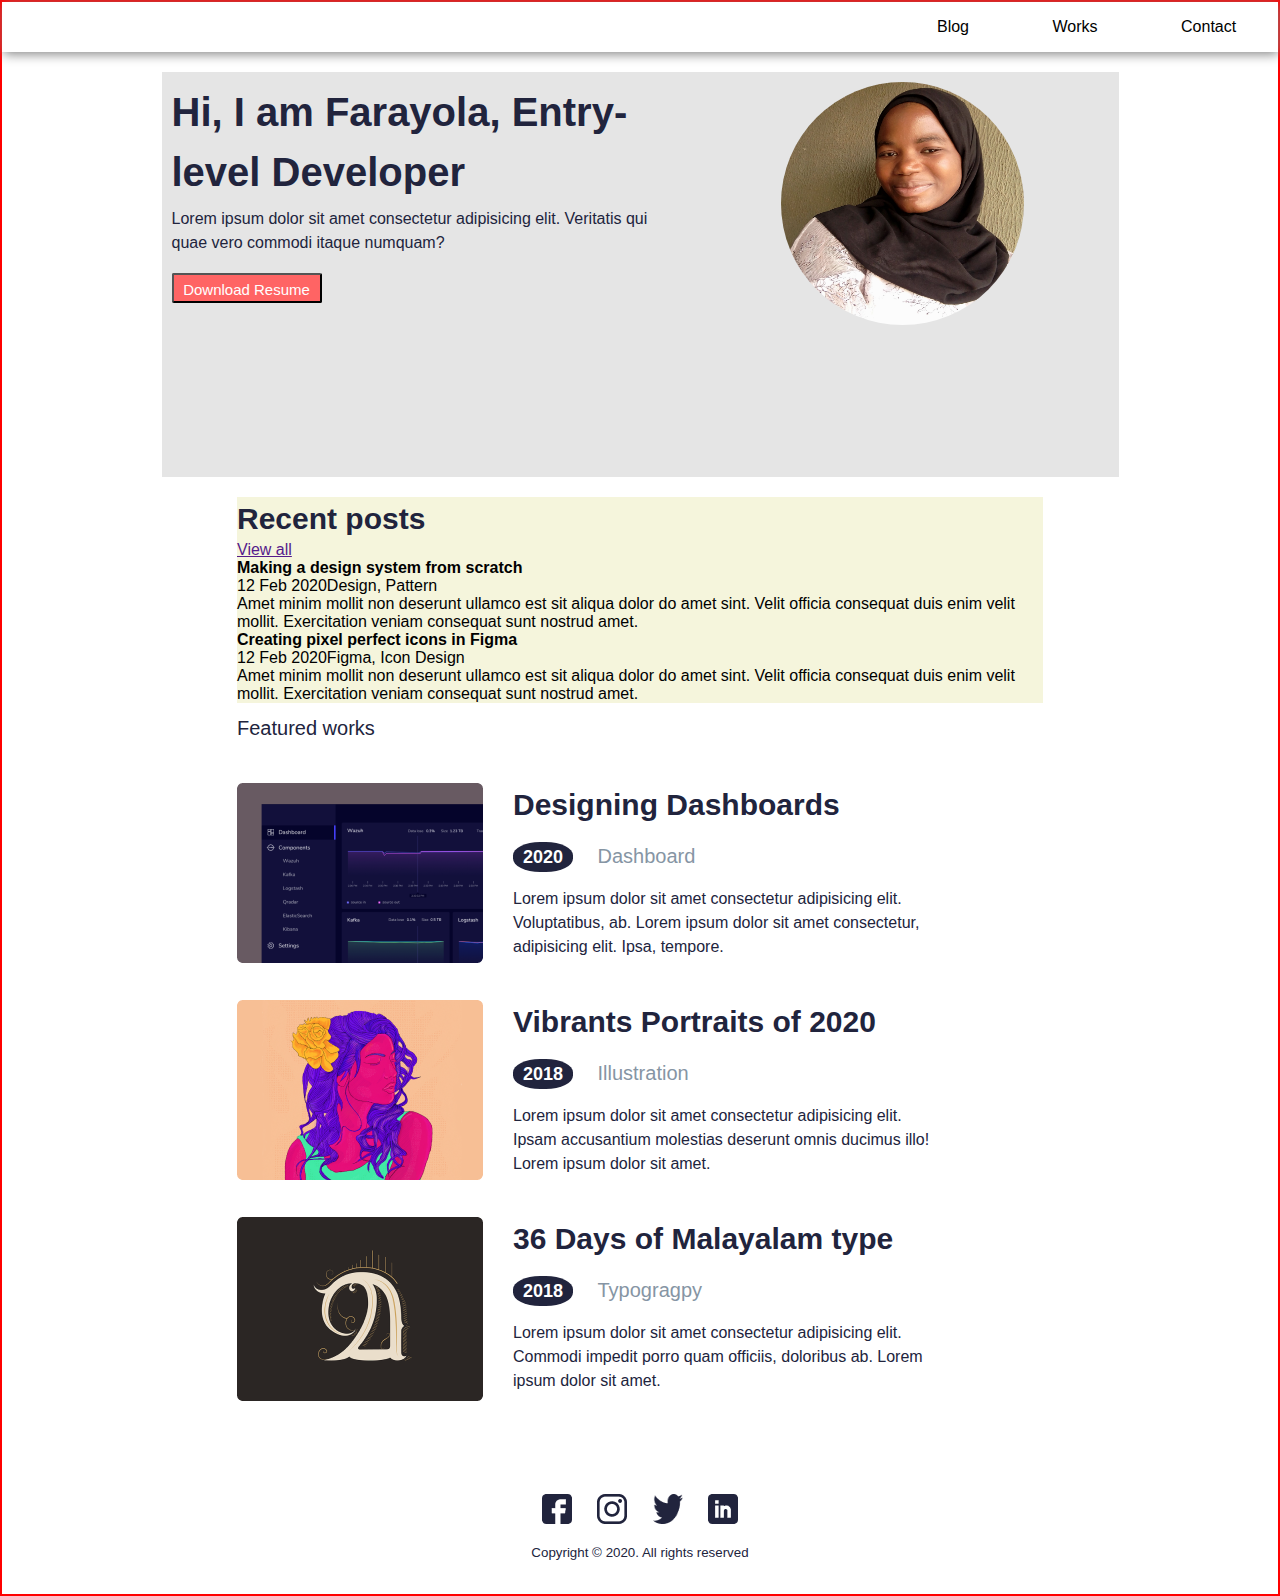
==== index.html @ f092579f "seting up the main branch" ====
<!DOCTYPE html>
<html lang="en">
<head>
    <meta charset="UTF-8">
    <meta http-equiv="X-UA-Compatible" content="IE=edge">
    <meta name="viewport" content="width=device-width, initial-scale=1.0">
    <title>home</title>
    <link rel="stylesheet" href="./homestyle.css">
</head>
<body>
    <main>
        <header>
            <nav class="navbar">
                <ul>
                    <li> <a href="blog.html"></a> Blog</li>
                    <li><a href="work.html"></a> Works </li>
                    <li>Contact </li>
                </ul>
            </nav>
        </header>
        <section class="banner">
            <div class="left-content">
                <h1>Hi, I am Farayola, Entry-level Developer</h1>
            <p>Lorem ipsum dolor sit amet consectetur adipisicing elit. Veritatis qui quae vero commodi itaque numquam?</p>
            <button class="btn">Download Resume</button>
            
            </div>
            <div class="right-content">
                <div class="img-box"> <img src="./assets/omolola.jpg" alt="image loading">
                </div>
            </div> 
        </section>
        <section class="recent-Post">
            <div>
                <h3>Recent posts</h3>
                <span><a href="">View all</a></span>
            </div>
            <div class="left">
                <h4>Making a design system from scratch</h4>
                <span>12 Feb 2020</span><span>Design, Pattern</span>
                <p>Amet minim mollit non deserunt ullamco est sit aliqua dolor do amet sint. Velit officia consequat duis enim velit mollit. Exercitation veniam consequat sunt nostrud amet.</p>
            </div>
            <div class="right">
                <h4>Creating pixel perfect icons in Figma</h4>
                <span>12 Feb 2020</span><span>Figma, Icon Design</span>
                <p>Amet minim mollit non deserunt ullamco est sit aliqua dolor do amet sint. Velit officia consequat duis enim velit mollit. Exercitation veniam consequat sunt nostrud amet.</p>
            </div>
        </section>
        <section class="featured-works">

            <h4>Featured works</h4>
            <div class="contentpicture">
            <div class="picture"> <img src="./assets/Rectangle 30.png" alt="work image">
            </div>
            <div class="content">
            <h3>Designing Dashboards</h3>
          
             <span class="year"> 2020</span> <span class="olab"> Dashboard</span>
            <p class="para">
                Lorem ipsum dolor sit amet consectetur adipisicing elit. Voluptatibus, ab. Lorem ipsum dolor sit amet consectetur, adipisicing elit. Ipsa, tempore.
            </p>
        </div>
          
        </div>
        <div class="contentpicture">
            <div class="picture">
                <img src="./assets/Rectangle 32.png" alt="image">
                </div>
                <div class="content">
        <h3> Vibrants Portraits of 2020 </h3>  
         
        <span class="year">2018</span> <span class="olab"> Illustration</span>
        <p class="para">
            Lorem ipsum dolor sit amet consectetur adipisicing elit. Ipsam accusantium molestias deserunt omnis ducimus illo! Lorem ipsum dolor sit amet.
        </p>
    </div>
        </div>
        <div class="contentpicture">
            <div class="picture">
                <img src="./assets/Rectangle 34.png" alt="image">
            </div>
            <div class="content">
            <h3>36 Days of Malayalam type</h3>
            
            <span class="year">2018</span> <span class="olab"> Typogragpy</span>
            <p class="para">
                Lorem ipsum dolor sit amet consectetur adipisicing elit. Commodi impedit porro quam officiis, doloribus ab. Lorem ipsum dolor sit amet.
            </p>
        </div>
        </div>
        </section>
        <footer>
            <div class="images">
                <img src="./assets/SOCIAL MEDIA ICON/fb.png" alt="Ffacebook icon">
                <img src="./assets/SOCIAL MEDIA ICON/insta.png" alt="twitter icon">
                <img src="./assets/SOCIAL MEDIA ICON/Group.png" alt="instagram icon">
                <img src="./assets/SOCIAL MEDIA ICON/Linkedin.png" alt="Linkedin icon">
            </div>
            <div class="copyright">
                <small>Copyright &copy; 2020. All rights reserved</small>
            </div>
        </footer>
    </main>
</body>
</html>
---- homestyle.css ----
/* default settings for css styling in the browser */
*{
    margin: 0;
    padding: 0;
    box-sizing: border-box;
}

img{
    max-width: 100%;
    height: auto;
}
main{
border: 2px solid red;
/* width: 1500px; */
height: auto;
font-family: Verdana, Geneva, Tahoma, sans-serif;
/* background: #E5E5E5; */
}

/* section{
    border: 20px auto;
} */
header{
    width: 100%;
display: flex;
justify-content: right;
height: 10%;
box-shadow: 0.5px 2px 11px grey;
}
section{
    margin:0 235px;
}

.navbar {
    width: 30%; 
    display: flex;
    align-items: center;  
}
.navbar > ul{
    display: flex;
    justify-content: space-around;
    align-items: center;
    height: 50px;
    width: 100%;
    cursor: pointer;
}
 li { text-decoration: none;
    color: #000000;
    list-style: none;
}
   

ul > li:hover{
    color:#FF6464;
}
h1{
/* Line-height:29.38px; */
font-weight: 600;
font-size: 40px;
line-height: 60px;
color: #21243D;
width: 506px;
height: 105px;
}
.recent-Post{
    background: #EDF7FA;
    
}
.banner{
    /* margin:100px 235px 0px 235px; */
    margin: 20px auto;
    background: #E5E5E5;
    /* margin: 5px 0; */
    padding: 10px;
    display: flex;
    width: 75%;
    height: 45vh;
}

.left-content, .right-content{
/* width: 50%; */
Weight:500;
Size:20px;
}
.left-content > p{
    padding-top: 20px ;
    width: 497px;
    height: 66px;
    font-weight: 400;
font-size: 16px;
line-height: 24px;
color: #21243D;
}
.left-content{
    width: 65%;

}

.right-content{
    width: 35%;

}
.img-box{
    width: 243px;
height: 243px;

}
.img-box > img{
    border-radius: 100%;
    width: 243px;
    height: 243px;
}

.btn{
    margin-top: 20px;
    font-weight: 400;
font-size: 15px;
line-height: 29px;
width: 150px;
height: 30px;
background: #FF6464;
border-radius: 2px;
color:#FFFFFF;
}

.left-content{}
/* recent post styling */
.recent-Post{
  
    background-color: beige;
    height: 40%;
    
}
.featured-works > h4{
   
    width: 160px;
height: 60px;
font-weight: 400;
font-size: 20px;
line-height: 50px;
color: #21243D;
}
h3{
    font-weight: 700;
font-size: 30px;
line-height: 44px;
color: #21243D;
}
.contentpicture{
    display: flex;
    margin: 20px 0px;
}
.content{
    padding-left: 30px;
}
.para{
    width: 418px;
    height: 93px;
    font-weight: 400;
    font-size: 16px;
    line-height: 24px;
    color: #21243D;
    padding-bottom: 20px;
}
.year{
    width: 42px;
    height: 60px;
    background-color:#21243D ;
    color: #FFFFFF;
     border-radius: 45%;
     font-weight: 900;
    font-size: 18px;
    line-height: 60px;
    padding: 5px 10px;
}
.olab{
width: 97px;
height: 29px;
font-weight: 400;
font-size: 20px;
line-height: 29px;
padding-left: 20px;
color: #8695A4;
} 
.picture{
width: 246px;
height: 180px;
}
footer{
    height: 130px;
    width: 100%;
   margin-top: 50px;
   display: flex;
   flex-direction: column;
   justify-content: space-around;
   align-items: center;
   padding: 20px;

}
.images{
   display: flex;
   justify-content: space-evenly;
   width: 20%;
}
.images > img{
   width: 30px;
   height: 30px;
}

 .copyright{
  
   font-weight: 400;
   Size:14px;
   display: flex;
   justify-content: center;
   height:21%;
   color: #21243D;
 }
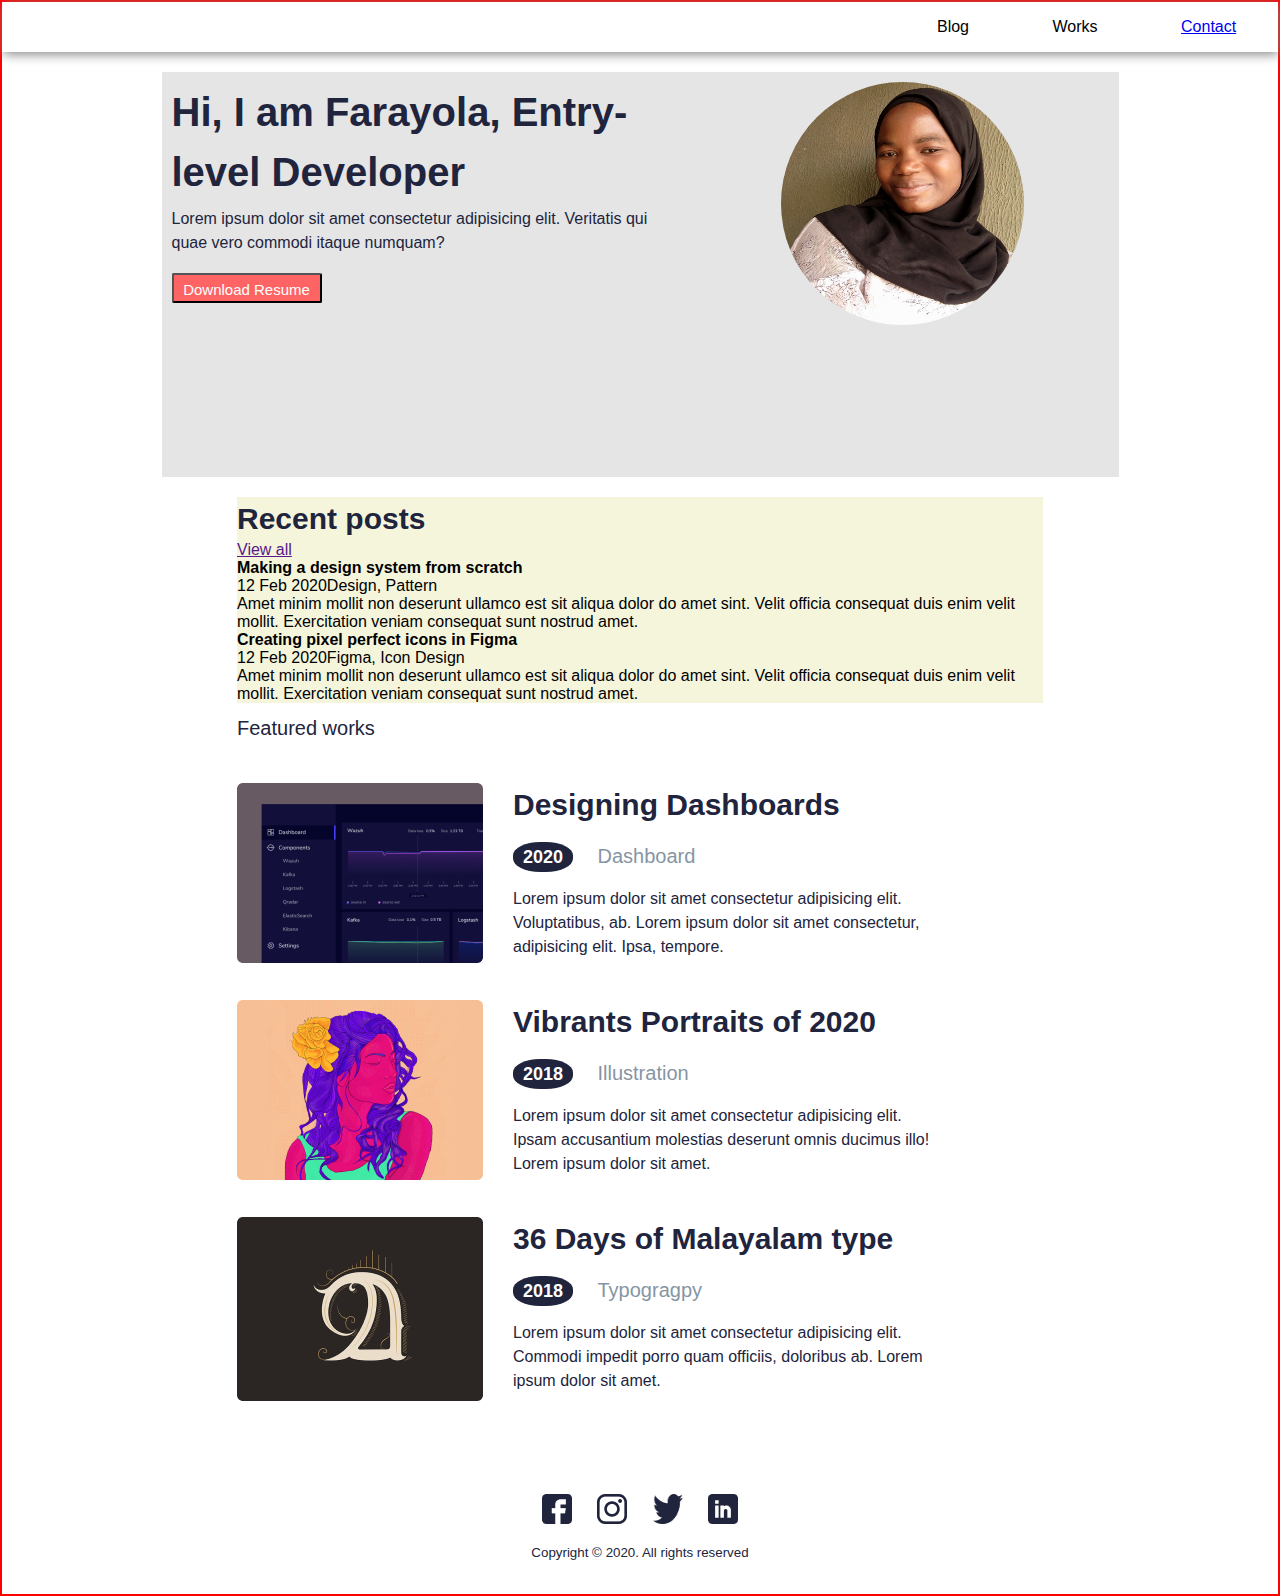
==== commit 4e63e236: "Merge pull request #1 from FARAYOLA-S/fix/renames-files" ====
--- a/index.html
+++ b/index.html
@@ -14,7 +14,7 @@
                 <ul>
                     <li> <a href="blog.html"></a> Blog</li>
                     <li><a href="work.html"></a> Works </li>
-                    <li>Contact </li>
+                    <li> <a href="contact.html">Contact</a></li>
                 </ul>
             </nav>
         </header>
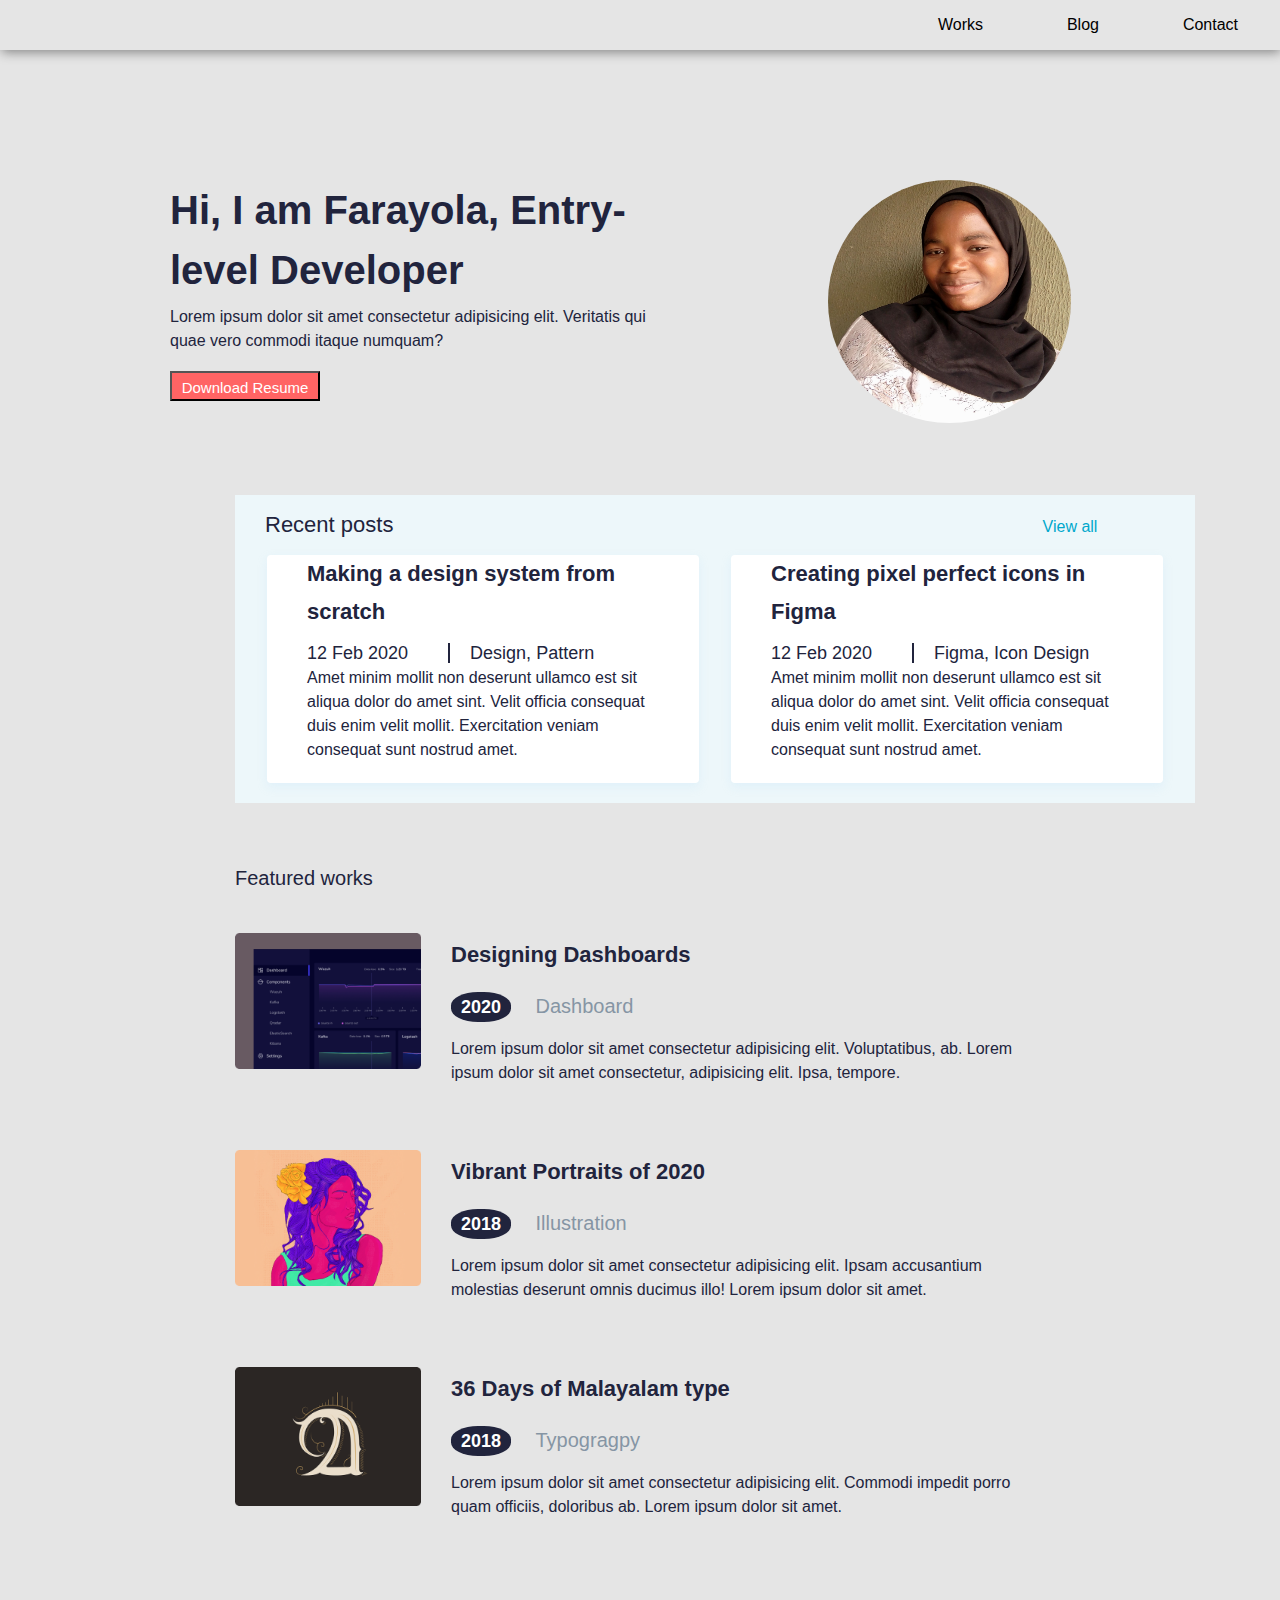
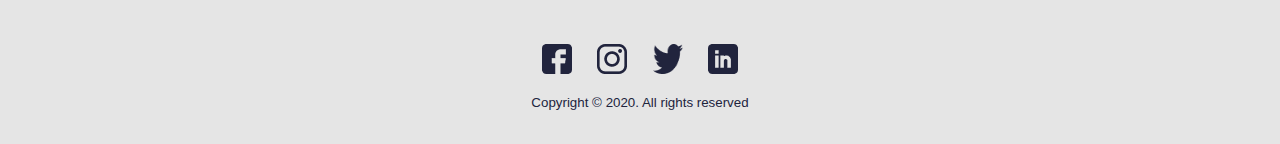
==== commit ba79bf1a: "made changes" ====
--- a/index.html
+++ b/index.html
@@ -12,9 +12,9 @@
         <header>
             <nav class="navbar">
                 <ul>
-                    <li> <a href="blog.html"></a> Blog</li>
-                    <li><a href="work.html"></a> Works </li>
-                    <li> <a href="contact.html">Contact</a></li>
+                    <li> <a href="work.html"> </a> Works </li>
+                    <li> <a href="blog.html"> </a> Blog </li>
+                    <li> <a href="contact.html"></a> Contact  </li>
                 </ul>
             </nav>
         </header>
@@ -22,7 +22,7 @@
             <div class="left-content">
                 <h1>Hi, I am Farayola, Entry-level Developer</h1>
             <p>Lorem ipsum dolor sit amet consectetur adipisicing elit. Veritatis qui quae vero commodi itaque numquam?</p>
-            <button class="btn">Download Resume</button>
+            <button class="btn"><a href="resume.html"> Download Resume</a> </button>
             
             </div>
             <div class="right-content">
@@ -31,20 +31,24 @@
             </div> 
         </section>
         <section class="recent-Post">
-            <div>
+            <div class="tags">
                 <h3>Recent posts</h3>
-                <span><a href="">View all</a></span>
+                <span><a href="view.html">View all</a></span>
             </div>
+            <div class="wrapper">
             <div class="left">
                 <h4>Making a design system from scratch</h4>
-                <span>12 Feb 2020</span><span>Design, Pattern</span>
+                <span class="border1">12 Feb 2020</span><span class="border2">Design, Pattern</span>
                 <p>Amet minim mollit non deserunt ullamco est sit aliqua dolor do amet sint. Velit officia consequat duis enim velit mollit. Exercitation veniam consequat sunt nostrud amet.</p>
             </div>
-            <div class="right">
+        
+            <div class="left">
                 <h4>Creating pixel perfect icons in Figma</h4>
-                <span>12 Feb 2020</span><span>Figma, Icon Design</span>
+                <span class="border1">12 Feb 2020</span><span class="border2">Figma, Icon Design</span>
                 <p>Amet minim mollit non deserunt ullamco est sit aliqua dolor do amet sint. Velit officia consequat duis enim velit mollit. Exercitation veniam consequat sunt nostrud amet.</p>
             </div>
+        
+        </div>
         </section>
         <section class="featured-works">
 
@@ -53,7 +57,7 @@
             <div class="picture"> <img src="./assets/Rectangle 30.png" alt="work image">
             </div>
             <div class="content">
-            <h3>Designing Dashboards</h3>
+            <h3 class="graph">Designing Dashboards</h3>
           
              <span class="year"> 2020</span> <span class="olab"> Dashboard</span>
             <p class="para">
@@ -67,7 +71,7 @@
                 <img src="./assets/Rectangle 32.png" alt="image">
                 </div>
                 <div class="content">
-        <h3> Vibrants Portraits of 2020 </h3>  
+        <h3 class="graph"> Vibrant Portraits of 2020 </h3>  
          
         <span class="year">2018</span> <span class="olab"> Illustration</span>
         <p class="para">
@@ -80,7 +84,7 @@
                 <img src="./assets/Rectangle 34.png" alt="image">
             </div>
             <div class="content">
-            <h3>36 Days of Malayalam type</h3>
+            <h3 class="graph">36 Days of Malayalam type</h3>
             
             <span class="year">2018</span> <span class="olab"> Typogragpy</span>
             <p class="para">
--- a/homestyle.css
+++ b/homestyle.css
@@ -1,4 +1,3 @@
-/* default settings for css styling in the browser */
 *{
     margin: 0;
     padding: 0;
@@ -9,26 +8,22 @@
     max-width: 100%;
     height: auto;
 }
+
 main{
-border: 2px solid red;
-/* width: 1500px; */
-height: auto;
-font-family: Verdana, Geneva, Tahoma, sans-serif;
-/* background: #E5E5E5; */
-}
-
-/* section{
-    border: 20px auto;
-} */
+    height: auto;
+    font-family: Verdana, Geneva, Tahoma, sans-serif;
+    background: #E5E5E5; 
+}
+section{
+    margin:0 235px;
+}
+
 header{
     width: 100%;
-display: flex;
-justify-content: right;
-height: 10%;
-box-shadow: 0.5px 2px 11px grey;
-}
-section{
-    margin:0 235px;
+    display: flex;
+    justify-content: right;
+    height: 10%;
+    box-shadow: 0.5px 2px 11px grey;
 }
 
 .navbar {
@@ -42,67 +37,59 @@
     align-items: center;
     height: 50px;
     width: 100%;
+    list-style: none; 
+    text-decoration: none;
+}
+ ul > li { 
+    color: #000000;
     cursor: pointer;
 }
- li { text-decoration: none;
-    color: #000000;
-    list-style: none;
-}
    
-
 ul > li:hover{
     color:#FF6464;
 }
-h1{
-/* Line-height:29.38px; */
-font-weight: 600;
-font-size: 40px;
-line-height: 60px;
-color: #21243D;
-width: 506px;
-height: 105px;
-}
-.recent-Post{
-    background: #EDF7FA;
-    
-}
 .banner{
-    /* margin:100px 235px 0px 235px; */
     margin: 20px auto;
     background: #E5E5E5;
-    /* margin: 5px 0; */
     padding: 10px;
     display: flex;
     width: 75%;
     height: 45vh;
 }
+h1{
+    font-weight: 650;
+    font-size: 40px;
+    line-height: 60px;
+    color: #21243D;
+    width: 506px;
+    height: 105px;
+}
 
 .left-content, .right-content{
-/* width: 50%; */
-Weight:500;
-Size:20px;
+    padding-top: 100px;
+    Size:20px;
+    width: 40%;
 }
 .left-content > p{
     padding-top: 20px ;
     width: 497px;
     height: 66px;
     font-weight: 400;
-font-size: 16px;
-line-height: 24px;
-color: #21243D;
+    font-size: 16px;
+    line-height: 24px;
+    color: #21243D;
 }
 .left-content{
-    width: 65%;
-
+    width: 70%;
 }
 
 .right-content{
-    width: 35%;
-
-}
+    width: 30%;
+}
+
 .img-box{
     width: 243px;
-height: 243px;
+    height: 243px;
 
 }
 .img-box > img{
@@ -114,38 +101,115 @@
 .btn{
     margin-top: 20px;
     font-weight: 400;
-font-size: 15px;
-line-height: 29px;
-width: 150px;
-height: 30px;
-background: #FF6464;
-border-radius: 2px;
-color:#FFFFFF;
-}
-
-.left-content{}
-/* recent post styling */
-.recent-Post{
-  
-    background-color: beige;
+    font-size: 15px;
+    line-height: 29px;
+    width: 150px;
+    height: 30px;
+    background: #FF6464;
+    }
+
+ .btn:hover{
+    cursor: pointer;
+ }
+ .btn > a{
+    text-decoration: none;
+    color:#FFFFFF;
+ }
+ .recent-Post{
+    background: #EDF7FA;
     height: 40%;
-    
+    width: 75%;
+    }
+
+.tags{
+   display: flex;
+   justify-content: space-between; 
+}
+.tags > h3{
+    font-weight: 400;
+    font-size: 22px;
+    line-height: 60px;
+    width: 150px;
+    height: 60px;
+    color: #21243D; 
+    margin-left: 30px;
+}
+.tags > span >a {
+    color: #00A8CC;
+    font-weight: 400;
+    font-size: 16px;
+    width: 250px;
+    height: 20px;
+    line-height: 24px;
+    text-align: right;
+    text-decoration: none;
+    display: flex;
+    justify-content: space-around;
+    padding-top: 20px;
+
+}
+.wrapper{
+    display: flex;
+    justify-content: space-evenly; 
+}
+.left{
+
+    margin-bottom: 20px;
+    background: #FFFFFF;
+    box-shadow: 0px 4px 10px rgba(187, 225, 250, 0.25);
+    border-radius: 4px;
+    width: 45%;
+    padding-left: 40px;
+}
+.left > h4{
+    color: #21243D;
+    font-weight: 600;  
+    font-size: 22px;
+    line-height: 38px;
+    width: 374px;
+    height: 85px;
+}
+
+.border1{
+    padding-right:40px ;
+    border-right: 2px solid #21243D;
+}
+.border2{
+    padding-left: 20px;
+}
+.left > span{
+    font-weight: 400;
+    font-size: 18px;
+    line-height: 26px;
+    color: #21243D;
+}
+
+.left > p{
+    font-weight: 400;
+    font-size: 16px;
+    line-height: 24px;
+    width: 368px;
+    height: 117px;
+    color: #21243D
+}
+.graph{
+    font-weight: 600;
+    font-size: 22px;
+    line-height: 44px;
+    width: 337px;
+    height: 44px;
+    color: #21243D;
 }
 .featured-works > h4{
-   
+   margin-top: 50px;
     width: 160px;
-height: 60px;
-font-weight: 400;
-font-size: 20px;
-line-height: 50px;
-color: #21243D;
-}
-h3{
-    font-weight: 700;
-font-size: 30px;
-line-height: 44px;
-color: #21243D;
-}
+    height: 60px;
+    font-weight: 400;
+    font-size: 20px;
+    line-height: 50px;
+    color: #21243D;
+    }
+
 .contentpicture{
     display: flex;
     margin: 20px 0px;
@@ -154,7 +218,7 @@
     padding-left: 30px;
 }
 .para{
-    width: 418px;
+    width: 594px;
     height: 93px;
     font-weight: 400;
     font-size: 16px;
@@ -174,17 +238,17 @@
     padding: 5px 10px;
 }
 .olab{
-width: 97px;
-height: 29px;
-font-weight: 400;
-font-size: 20px;
-line-height: 29px;
-padding-left: 20px;
-color: #8695A4;
+    width: 97px;
+    height: 29px;
+    font-weight: 400;
+    font-size: 20px;
+    line-height: 29px;
+    padding-left: 20px;
+    color: #8695A4;
 } 
 .picture{
-width: 246px;
-height: 180px;
+    width: 246px;
+    height: 180px;
 }
 footer{
     height: 130px;
@@ -208,7 +272,6 @@
 }
 
  .copyright{
-  
    font-weight: 400;
    Size:14px;
    display: flex;
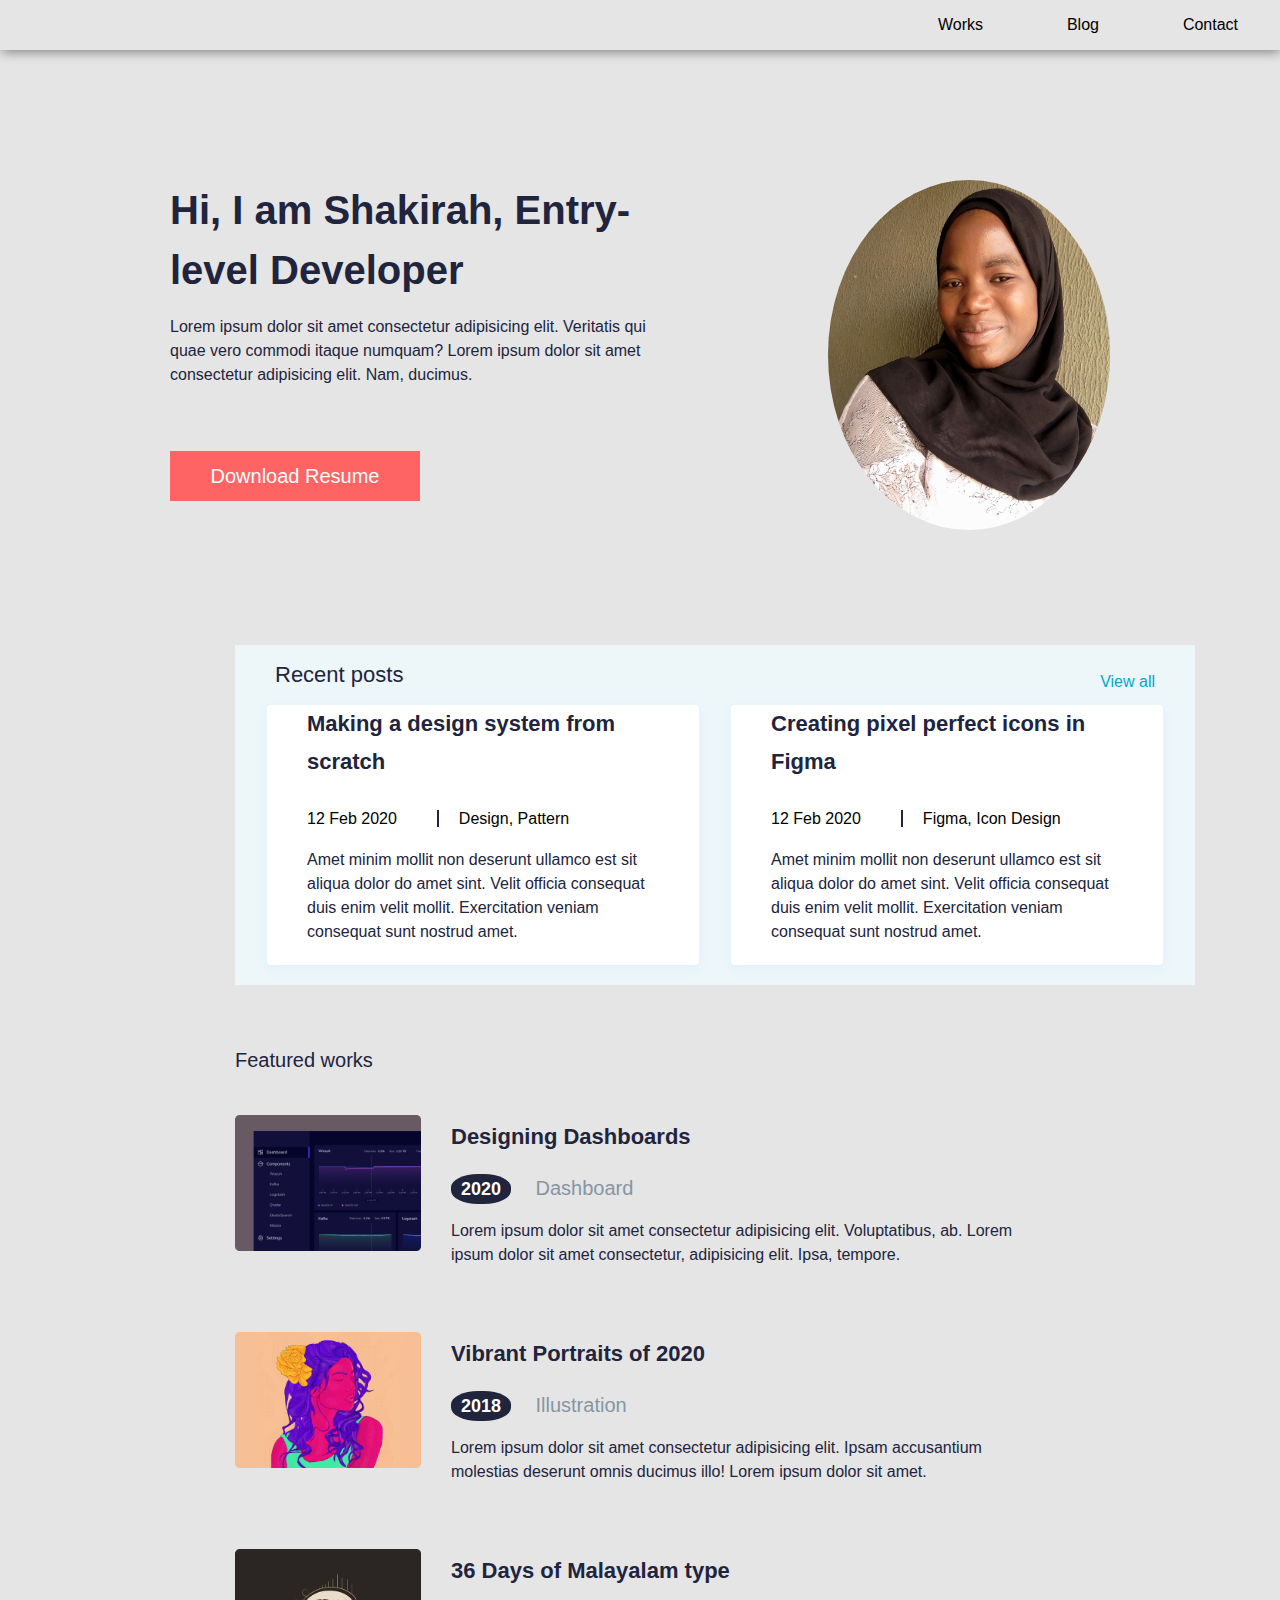
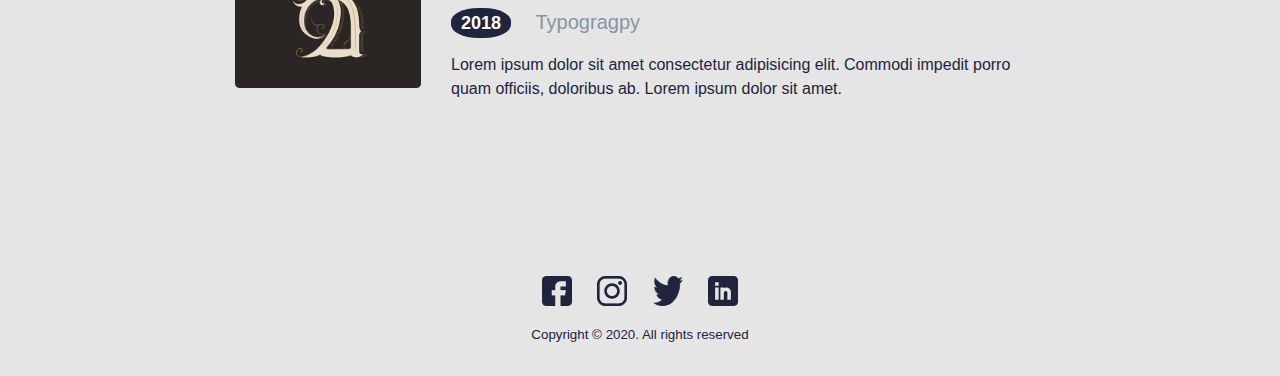
==== commit f20805db: "changes made" ====
--- a/index.html
+++ b/index.html
@@ -20,8 +20,8 @@
         </header>
         <section class="banner">
             <div class="left-content">
-                <h1>Hi, I am Farayola, Entry-level Developer</h1>
-            <p>Lorem ipsum dolor sit amet consectetur adipisicing elit. Veritatis qui quae vero commodi itaque numquam?</p>
+                <h1>Hi, I am Shakirah, Entry-level Developer</h1>
+            <p>Lorem ipsum dolor sit amet consectetur adipisicing elit. Veritatis qui quae vero commodi itaque numquam? Lorem ipsum dolor sit amet consectetur adipisicing elit. Nam, ducimus.</p>
             <button class="btn"><a href="resume.html"> Download Resume</a> </button>
             
             </div>
@@ -33,18 +33,18 @@
         <section class="recent-Post">
             <div class="tags">
                 <h3>Recent posts</h3>
-                <span><a href="view.html">View all</a></span>
+                <div><a href="view.html">View all</a></div>
             </div>
             <div class="wrapper">
             <div class="left">
                 <h4>Making a design system from scratch</h4>
-                <span class="border1">12 Feb 2020</span><span class="border2">Design, Pattern</span>
+              <div class="newer">  <span class="border1">12 Feb 2020</span><span class="border2">Design, Pattern</span></div>
                 <p>Amet minim mollit non deserunt ullamco est sit aliqua dolor do amet sint. Velit officia consequat duis enim velit mollit. Exercitation veniam consequat sunt nostrud amet.</p>
             </div>
         
             <div class="left">
                 <h4>Creating pixel perfect icons in Figma</h4>
-                <span class="border1">12 Feb 2020</span><span class="border2">Figma, Icon Design</span>
+              <div class="newer">  <span class="border1">12 Feb 2020</span><span class="border2">Figma, Icon Design</span> </div>
                 <p>Amet minim mollit non deserunt ullamco est sit aliqua dolor do amet sint. Velit officia consequat duis enim velit mollit. Exercitation veniam consequat sunt nostrud amet.</p>
             </div>
         
--- a/homestyle.css
+++ b/homestyle.css
@@ -54,7 +54,7 @@
     padding: 10px;
     display: flex;
     width: 75%;
-    height: 45vh;
+    height: 55vh;
 }
 h1{
     font-weight: 650;
@@ -66,18 +66,19 @@
 }
 
 .left-content, .right-content{
-    padding-top: 100px;
-    Size:20px;
-    width: 40%;
+    margin-top: 100px;
+    /* Size:20px; */
+
 }
 .left-content > p{
-    padding-top: 20px ;
+    padding-top: 30px ;
     width: 497px;
     height: 66px;
     font-weight: 400;
     font-size: 16px;
     line-height: 24px;
     color: #21243D;
+    margin-bottom: 60px;
 }
 .left-content{
     width: 70%;
@@ -87,25 +88,21 @@
     width: 30%;
 }
 
-.img-box{
-    width: 243px;
-    height: 243px;
-
-}
 .img-box > img{
     border-radius: 100%;
-    width: 243px;
-    height: 243px;
+    width: 350px;
+    height: 350px;
 }
 
 .btn{
-    margin-top: 20px;
-    font-weight: 400;
-    font-size: 15px;
+    margin-top: 40px;
+    font-weight: 400;
+    font-size: 20px;
     line-height: 29px;
-    width: 150px;
-    height: 30px;
-    background: #FF6464;
+    width: 250px;
+    height: 50px;
+    background-color: #FF6464;
+    border: 2px solid #FF6464;
     }
 
  .btn:hover{
@@ -116,6 +113,7 @@
     color:#FFFFFF;
  }
  .recent-Post{
+    margin-top: 80px;
     background: #EDF7FA;
     height: 40%;
     width: 75%;
@@ -132,20 +130,22 @@
     width: 150px;
     height: 60px;
     color: #21243D; 
-    margin-left: 30px;
-}
-.tags > span >a {
+    margin-left: 40px;
+}
+.tags > div >a {
     color: #00A8CC;
     font-weight: 400;
     font-size: 16px;
     width: 250px;
     height: 20px;
+    margin-right: 40px;
     line-height: 24px;
     text-align: right;
     text-decoration: none;
     display: flex;
-    justify-content: space-around;
-    padding-top: 20px;
+    justify-content: end;
+    margin-top: 25px;
+  
 
 }
 .wrapper{
@@ -169,7 +169,10 @@
     width: 374px;
     height: 85px;
 }
-
+.newer{
+    margin-top: 20px;
+    margin-bottom: 20px;
+}
 .border1{
     padding-right:40px ;
     border-right: 2px solid #21243D;
@@ -253,7 +256,7 @@
 footer{
     height: 130px;
     width: 100%;
-   margin-top: 50px;
+   margin-top: 100px;
    display: flex;
    flex-direction: column;
    justify-content: space-around;
